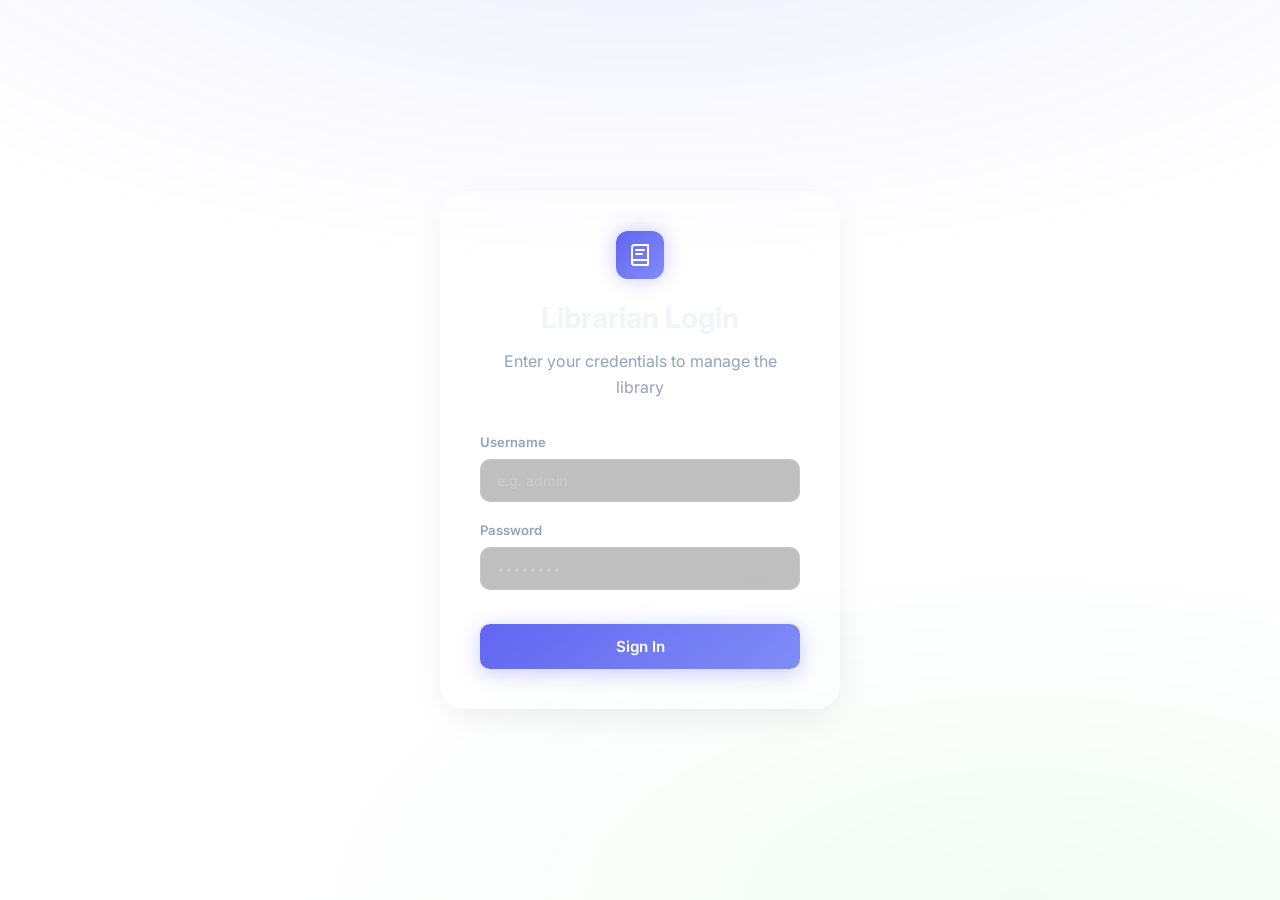
==== web/login.html @ fcf3b81f "Initialize project and prepare for Render deployment" ====
<!DOCTYPE html>
<html lang="en">
<head>
  <meta charset="UTF-8" />
  <meta name="viewport" content="width=device-width, initial-scale=1.0" />
  <title>Library System - Login</title>
  <link rel="preconnect" href="https://fonts.googleapis.com" />
  <link href="https://fonts.googleapis.com/css2?family=Inter:wght@300;400;500;600;700;800&display=swap" rel="stylesheet" />
  <link rel="stylesheet" href="style.css" />
  <style>
    body {
      display: flex;
      justify-content: center;
      align-items: center;
      min-height: 100vh;
      background: var(--bg);
    }
    .login-container {
      background: var(--card-bg);
      padding: 2.5rem;
      border-radius: 1.5rem;
      box-shadow: 0 10px 40px -10px rgba(0,0,0,0.1);
      width: 100%;
      max-width: 400px;
      text-align: center;
      border: 1px solid var(--border);
    }
    .login-header h1 {
      font-size: 1.8rem;
      margin-bottom: 0.5rem;
      color: var(--text-main);
    }
    .login-header p {
      color: var(--text-muted);
      margin-bottom: 2rem;
    }
    .login-form .field {
      text-align: left;
    }
    .error-msg {
      color: #ef4444;
      font-size: 0.9rem;
      margin-top: 1rem;
      display: none;
    }
  </style>
</head>
<body>

  <div class="login-container">
    <div class="login-header">
      <div class="logo-icon" style="margin: 0 auto 1rem auto; width: 48px; height: 48px;">
        <svg viewBox="0 0 24 24" fill="none" stroke="currentColor" stroke-width="2" stroke-linecap="round" stroke-linejoin="round">
          <path d="M4 19.5A2.5 2.5 0 0 1 6.5 17H20"/>
          <path d="M6.5 2H20v20H6.5A2.5 2.5 0 0 1 4 19.5v-15A2.5 2.5 0 0 1 6.5 2z"/>
          <line x1="8" y1="7" x2="16" y2="7"/>
          <line x1="8" y1="11" x2="14" y2="11"/>
        </svg>
      </div>
      <h1>Librarian Login</h1>
      <p>Enter your credentials to manage the library</p>
    </div>

    <form class="login-form modal-form visible" id="loginForm">
      <div class="field">
        <label for="username">Username</label>
        <input type="text" id="username" placeholder="e.g. admin" required />
      </div>
      <div class="field">
        <label for="password">Password</label>
        <input type="password" id="password" placeholder="••••••••" required />
      </div>
      <button type="submit" class="btn btn-glow full" style="margin-top: 1rem;">Sign In</button>
      <div class="error-msg" id="errorMsg">Invalid credentials. Default: admin / password</div>
    </form>
  </div>

  <script>
    document.getElementById('loginForm').addEventListener('submit', async (e) => {
      e.preventDefault();
      const username = document.getElementById('username').value;
      const password = document.getElementById('password').value;
      const errorMsg = document.getElementById('errorMsg');

      try {
        const res = await fetch('/api/login', {
          method: 'POST',
          headers: { 'Content-Type': 'application/json' },
          body: JSON.stringify({ username, password })
        });
        const data = await res.json();
        if (res.ok && data.success) {
          localStorage.setItem('librarianToken', 'authenticated');
          window.location.href = '/index.html';
        } else {
          errorMsg.style.display = 'block';
        }
      } catch (err) {
        errorMsg.style.display = 'block';
        errorMsg.textContent = 'Connection error.';
      }
    });
  </script>
</body>
</html>
---- web/style.css ----
/* ═══════════════════════════════════════════════════════════
   Library Management System — Premium Dark UI
   ═══════════════════════════════════════════════════════════ */

:root {
  --bg-primary:   #0b0f19;
  --bg-secondary: #111827;
  --bg-card:      #1a2235;
  --bg-hover:     #243049;
  --text-primary: #f1f5f9;
  --text-muted:   #94a3b8;
  --accent:       #6366f1;
  --accent-glow:  rgba(99,102,241,.35);
  --green:        #22c55e;
  --green-bg:     rgba(34,197,94,.12);
  --red:          #ef4444;
  --red-bg:       rgba(239,68,68,.12);
  --orange:       #f59e0b;
  --orange-bg:    rgba(245,158,11,.12);
  --blue:         #3b82f6;
  --blue-bg:      rgba(59,130,246,.12);
  --radius:       14px;
  --radius-sm:    10px;
  --shadow:       0 8px 32px rgba(0,0,0,.45);
  --transition:   .25s cubic-bezier(.4,0,.2,1);
}

*, *::before, *::after { margin:0; padding:0; box-sizing:border-box; }

html { scroll-behavior: smooth; }

body {
  font-family: 'Inter', system-ui, -apple-system, sans-serif;
  background: var(--bg-primary);
  color: var(--text-primary);
  min-height: 100vh;
  line-height: 1.6;
}

/* subtle background pattern */
body::before {
  content: '';
  position: fixed; inset:0;
  background:
    radial-gradient(ellipse 80% 50% at 50% -20%, rgba(99,102,241,.12), transparent),
    radial-gradient(ellipse 60% 40% at 80% 100%, rgba(34,197,94,.06), transparent);
  pointer-events: none;
  z-index: 0;
}

/* ─── HEADER ────────────────────────────────────────────── */
.header {
  position: sticky; top:0; z-index:100;
  background: rgba(11,15,25,.82);
  backdrop-filter: blur(18px) saturate(1.4);
  -webkit-backdrop-filter: blur(18px) saturate(1.4);
  border-bottom: 1px solid rgba(255,255,255,.06);
}

.header-inner {
  max-width: 1200px;
  margin: 0 auto;
  padding: 16px 24px;
  display: flex;
  justify-content: space-between;
  align-items: center;
  gap: 16px;
  flex-wrap: wrap;
}

.logo {
  display: flex; align-items:center; gap:14px;
}

.logo-icon {
  width:44px; height:44px;
  display:flex; align-items:center; justify-content:center;
  border-radius:12px;
  background: linear-gradient(135deg, var(--accent), #818cf8);
  color:#fff;
  box-shadow: 0 0 20px var(--accent-glow);
}
.logo-icon svg { width:24px; height:24px; }

.logo h1 {
  font-size: 1.35rem;
  font-weight: 700;
  letter-spacing: -.02em;
  background: linear-gradient(135deg, #f1f5f9, #94a3b8);
  -webkit-background-clip: text;
  -webkit-text-fill-color: transparent;
}

.tagline { font-size:.75rem; color:var(--text-muted); font-weight:400; }

.header-actions { display:flex; gap:10px; flex-wrap:wrap; }

/* ─── BUTTONS ───────────────────────────────────────────── */
.btn {
  display:inline-flex; align-items:center; gap:7px;
  padding: 10px 20px;
  border-radius: var(--radius-sm);
  font-size: .875rem;
  font-weight: 600;
  font-family: inherit;
  cursor: pointer;
  border: none;
  transition: var(--transition);
  white-space: nowrap;
}
.btn svg { width:16px; height:16px; flex-shrink:0; }

.btn-glow {
  background: linear-gradient(135deg, var(--accent), #818cf8);
  color: #fff;
  box-shadow: 0 4px 20px var(--accent-glow);
}
.btn-glow:hover {
  transform: translateY(-2px);
  box-shadow: 0 8px 30px var(--accent-glow);
}
.btn-glow:active { transform: translateY(0); }

.btn-outline {
  background: transparent;
  color: var(--text-primary);
  border: 1.5px solid rgba(255,255,255,.12);
}
.btn-outline:hover {
  background: rgba(255,255,255,.06);
  border-color: rgba(255,255,255,.2);
  transform: translateY(-2px);
}

.btn.full { width:100%; justify-content:center; padding:13px 20px; font-size:.95rem; }

/* ─── CONTAINER ─────────────────────────────────────────── */
.container {
  position: relative; z-index:1;
  max-width: 1200px;
  margin: 0 auto;
  padding: 32px 24px 60px;
}

/* ─── DASHBOARD CARDS ───────────────────────────────────── */
.dashboard {
  display: grid;
  grid-template-columns: repeat(auto-fit, minmax(220px, 1fr));
  gap: 20px;
  margin-bottom: 32px;
}

.card {
  background: var(--bg-card);
  border-radius: var(--radius);
  border: 1px solid rgba(255,255,255,.06);
  transition: var(--transition);
}

.stat-card {
  display: flex;
  align-items: center;
  gap: 18px;
  padding: 24px;
  cursor: default;
}
.stat-card:hover {
  transform: translateY(-4px);
  box-shadow: var(--shadow);
  border-color: rgba(255,255,255,.1);
}

.stat-icon {
  width: 52px; height: 52px;
  display: flex; align-items: center; justify-content: center;
  border-radius: 14px;
  flex-shrink: 0;
}
.stat-icon svg { width:24px; height:24px; }

.books-icon     { background: var(--blue-bg);   color: var(--blue);   }
.members-icon   { background: var(--green-bg);  color: var(--green);  }
.issued-icon    { background: var(--orange-bg); color: var(--orange); }
.available-icon { background: rgba(99,102,241,.12); color: var(--accent); }

.stat-info { display:flex; flex-direction:column; }
.stat-number {
  font-size: 2rem;
  font-weight: 800;
  letter-spacing: -.03em;
  line-height: 1.1;
}
.stat-label { font-size:.82rem; color:var(--text-muted); font-weight:500; margin-top:2px; }

/* ─── QUICK ACTIONS ─────────────────────────────────────── */
.quick-actions {
  display: flex;
  gap: 16px;
  margin-bottom: 32px;
  flex-wrap: wrap;
}

.action-card {
  flex: 1; min-width: 200px;
  display: flex;
  align-items: center;
  gap: 16px;
  padding: 20px 24px;
  background: var(--bg-card);
  border: 1px solid rgba(255,255,255,.06);
  border-radius: var(--radius);
  cursor: pointer;
  font-family: inherit;
  font-size: .95rem;
  font-weight: 600;
  color: var(--text-primary);
  transition: var(--transition);
}
.action-card:hover {
  transform: translateY(-3px);
  box-shadow: var(--shadow);
  border-color: rgba(255,255,255,.12);
}

.action-icon {
  width: 44px; height: 44px;
  display: flex; align-items:center; justify-content:center;
  border-radius: 12px;
  flex-shrink: 0;
}
.action-icon svg { width:20px; height:20px; }

.issue-action  { background: var(--orange-bg); color: var(--orange); }
.return-action { background: var(--green-bg);  color: var(--green);  }

/* ─── TABS ──────────────────────────────────────────────── */
.tabs-section {
  background: var(--bg-card);
  border-radius: var(--radius);
  border: 1px solid rgba(255,255,255,.06);
  overflow: hidden;
}

.tab-bar {
  display: flex;
  border-bottom: 1px solid rgba(255,255,255,.06);
  background: rgba(0,0,0,.15);
}

.tab {
  display: inline-flex;
  align-items: center;
  gap: 8px;
  padding: 14px 28px;
  font-family: inherit;
  font-size: .9rem;
  font-weight: 600;
  color: var(--text-muted);
  background: none;
  border: none;
  border-bottom: 2.5px solid transparent;
  cursor: pointer;
  transition: var(--transition);
}
.tab svg { width:16px; height:16px; }
.tab:hover { color: var(--text-primary); background: rgba(255,255,255,.03); }
.tab.active {
  color: var(--accent);
  border-bottom-color: var(--accent);
  background: rgba(99,102,241,.06);
}

.tab-content { display: none; animation: fadeUp .35s ease; }
.tab-content.active { display: block; }

@keyframes fadeUp {
  from { opacity:0; transform:translateY(10px); }
  to   { opacity:1; transform:translateY(0); }
}

/* ─── TABLE ─────────────────────────────────────────────── */
.table-wrapper { overflow-x: auto; }

table {
  width: 100%;
  border-collapse: collapse;
  font-size: .9rem;
}

thead th {
  text-align: left;
  padding: 14px 20px;
  font-weight: 600;
  font-size: .78rem;
  text-transform: uppercase;
  letter-spacing: .06em;
  color: var(--text-muted);
  background: rgba(0,0,0,.1);
  border-bottom: 1px solid rgba(255,255,255,.06);
}

tbody tr {
  transition: background var(--transition);
}
tbody tr:hover { background: var(--bg-hover); }

tbody td {
  padding: 14px 20px;
  border-bottom: 1px solid rgba(255,255,255,.04);
  color: var(--text-primary);
}

.badge {
  display: inline-flex;
  align-items: center;
  gap: 5px;
  padding: 4px 12px;
  border-radius: 20px;
  font-size: .78rem;
  font-weight: 600;
}
.badge-green { background: var(--green-bg); color: var(--green); }
.badge-red   { background: var(--red-bg);   color: var(--red);   }

.empty-state {
  text-align: center;
  padding: 60px 20px;
  color: var(--text-muted);
  font-size: .95rem;
}
.empty-state svg { margin-bottom:12px; opacity:.4; }

/* ─── MODAL ─────────────────────────────────────────────── */
.modal-overlay {
  position: fixed; inset:0;
  background: rgba(0,0,0,.6);
  backdrop-filter: blur(4px);
  display: flex;
  align-items: center;
  justify-content: center;
  z-index: 999;
  opacity: 0;
  pointer-events: none;
  transition: opacity .2s ease;
}
.modal-overlay.open {
  opacity: 1;
  pointer-events: auto;
}

.modal {
  background: var(--bg-secondary);
  border: 1px solid rgba(255,255,255,.08);
  border-radius: var(--radius);
  padding: 36px 32px 32px;
  width: 92%;
  max-width: 440px;
  position: relative;
  transform: scale(.92) translateY(20px);
  transition: transform .3s cubic-bezier(.4,0,.2,1);
  box-shadow: 0 24px 60px rgba(0,0,0,.5);
}
.modal-overlay.open .modal {
  transform: scale(1) translateY(0);
}

.modal-close {
  position: absolute; top:14px; right:14px;
  width:34px; height:34px;
  display: flex; align-items:center; justify-content:center;
  border-radius:10px;
  background: rgba(255,255,255,.05);
  border:none;
  color: var(--text-muted);
  cursor:pointer;
  transition: var(--transition);
}
.modal-close:hover { background:rgba(255,255,255,.1); color:var(--text-primary); }
.modal-close svg { width:18px; height:18px; }

.modal h2 {
  font-size: 1.25rem;
  font-weight: 700;
  margin-bottom: 24px;
  background: linear-gradient(135deg, #f1f5f9, #94a3b8);
  -webkit-background-clip: text;
  -webkit-text-fill-color: transparent;
}

.modal-form { display:none; flex-direction:column; gap:18px; }
.modal-form.visible { display:flex; }

.field { display:flex; flex-direction:column; gap:6px; }
.field label {
  font-size: .82rem;
  font-weight: 600;
  color: var(--text-muted);
}
.field input {
  padding: 12px 16px;
  border-radius: var(--radius-sm);
  border: 1.5px solid rgba(255,255,255,.1);
  background: rgba(0,0,0,.25);
  color: var(--text-primary);
  font-family: inherit;
  font-size: .9rem;
  transition: var(--transition);
  outline: none;
}
.field input::placeholder { color: rgba(255,255,255,.2); }
.field input:focus {
  border-color: var(--accent);
  box-shadow: 0 0 0 3px var(--accent-glow);
}

/* ─── TOAST ─────────────────────────────────────────────── */
#toast-container {
  position: fixed;
  top: 24px; right: 24px;
  z-index: 10000;
  display: flex;
  flex-direction: column;
  gap: 10px;
}

.toast {
  display: flex; align-items:center; gap:12px;
  padding: 14px 22px;
  border-radius: var(--radius-sm);
  font-size: .88rem;
  font-weight: 600;
  color: #fff;
  background: var(--bg-card);
  border-left: 4px solid var(--accent);
  box-shadow: 0 8px 30px rgba(0,0,0,.4);
  animation: slideIn .4s ease, fadeOut .4s ease 3s forwards;
  backdrop-filter: blur(12px);
}
.toast.success { border-left-color: var(--green); }
.toast.error   { border-left-color: var(--red); }

@keyframes slideIn {
  from { opacity:0; transform:translateX(40px); }
  to   { opacity:1; transform:translateX(0); }
}
@keyframes fadeOut {
  from { opacity:1; transform:translateX(0); }
  to   { opacity:0; transform:translateX(40px); }
}

/* ─── FOOTER ────────────────────────────────────────────── */
.footer {
  position: relative; z-index:1;
  text-align: center;
  padding: 24px;
  color: var(--text-muted);
  font-size: .82rem;
  border-top: 1px solid rgba(255,255,255,.04);
}

/* ─── RESPONSIVE ────────────────────────────────────────── */
@media (max-width: 640px) {
  .header-inner { flex-direction: column; align-items:flex-start; }
  .header-actions { width:100%; }
  .header-actions .btn { flex:1; justify-content:center; }
  .tab { padding: 12px 18px; font-size:.82rem; }
  .stat-card { padding:18px; }
  .stat-number { font-size:1.5rem; }
  .modal { padding: 28px 20px 24px; }
}

/* ─── LOADING SHIMMER ───────────────────────────────────── */
.shimmer {
  background: linear-gradient(90deg, var(--bg-card) 25%, var(--bg-hover) 50%, var(--bg-card) 75%);
  background-size: 200% 100%;
  animation: shimmer 1.5s infinite;
  border-radius: 8px;
  height: 18px;
  margin: 8px 20px;
}
@keyframes shimmer {
  0%   { background-position: 200% 0; }
  100% { background-position: -200% 0; }
}
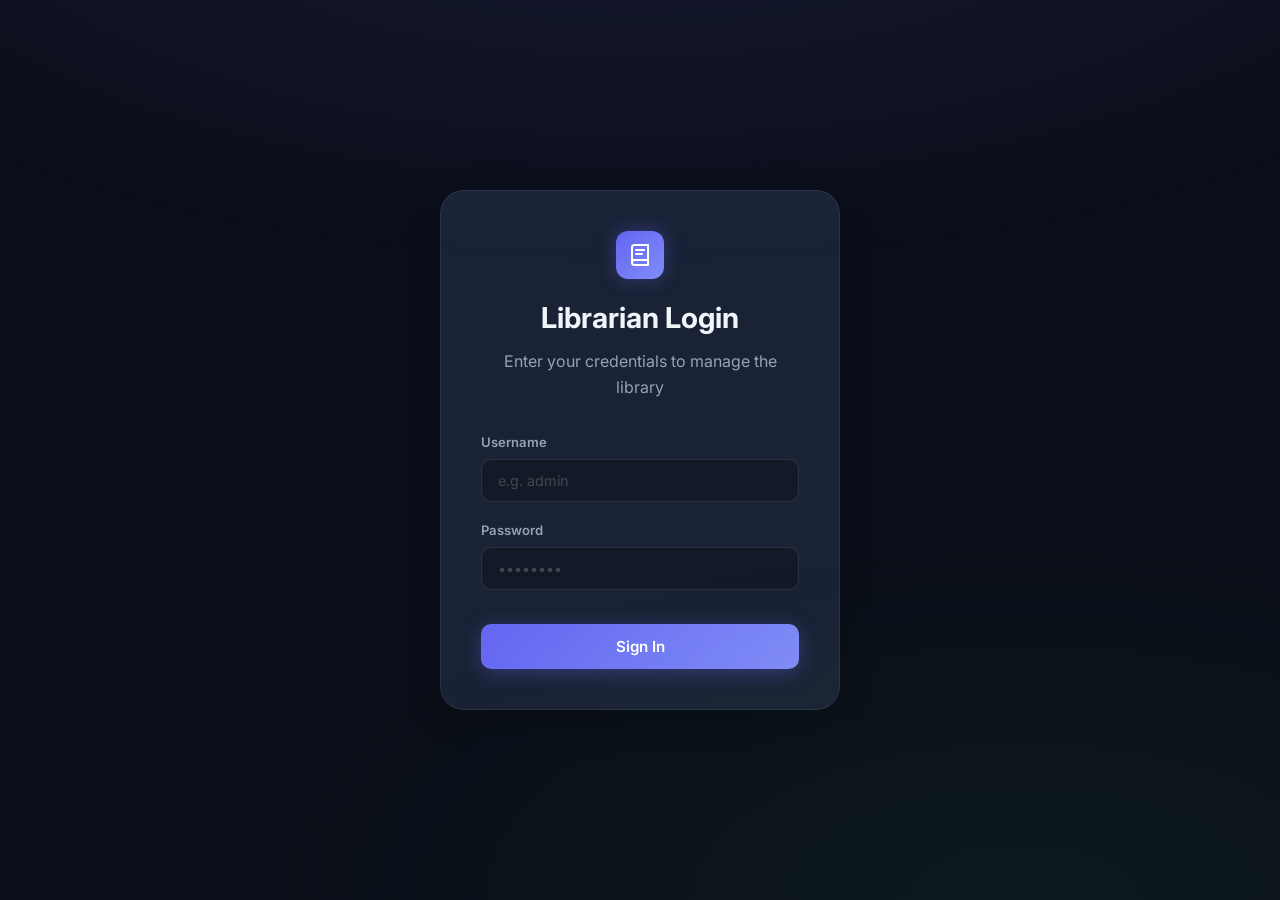
==== commit 5c199394: "Fix login page CSS variables and default route" ====
--- a/web/login.html
+++ b/web/login.html
@@ -13,22 +13,22 @@
       justify-content: center;
       align-items: center;
       min-height: 100vh;
-      background: var(--bg);
+      background: var(--bg-primary);
     }
     .login-container {
-      background: var(--card-bg);
+      background: var(--bg-card);
       padding: 2.5rem;
       border-radius: 1.5rem;
-      box-shadow: 0 10px 40px -10px rgba(0,0,0,0.1);
+      box-shadow: 0 10px 40px -10px rgba(0,0,0,0.4);
       width: 100%;
       max-width: 400px;
       text-align: center;
-      border: 1px solid var(--border);
+      border: 1px solid rgba(255,255,255,.08);
     }
     .login-header h1 {
       font-size: 1.8rem;
       margin-bottom: 0.5rem;
-      color: var(--text-main);
+      color: var(--text-primary);
     }
     .login-header p {
       color: var(--text-muted);
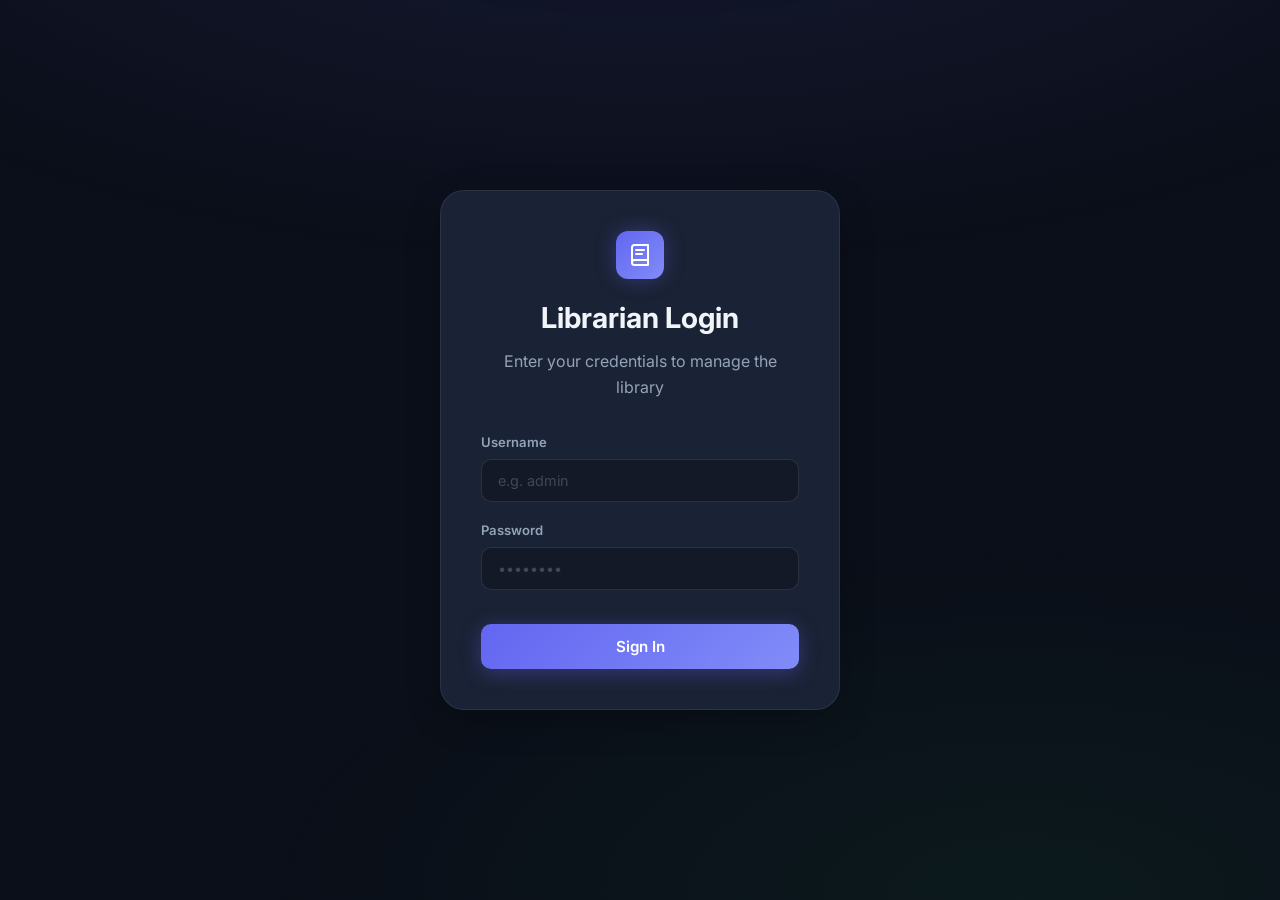
==== commit d2b2944a: "Fix skeleton flash: multi-threaded server, inline critical CSS, cache headers" ====
--- a/web/login.html
+++ b/web/login.html
@@ -6,16 +6,42 @@
   <title>Library System - Login</title>
   <link rel="preconnect" href="https://fonts.googleapis.com" />
   <link href="https://fonts.googleapis.com/css2?family=Inter:wght@300;400;500;600;700;800&display=swap" rel="stylesheet" />
-  <link rel="stylesheet" href="style.css" />
+  <!-- Inline critical CSS so page never shows unstyled -->
   <style>
+    :root {
+      --bg-primary:   #0b0f19;
+      --bg-secondary: #111827;
+      --bg-card:      #1a2235;
+      --text-primary: #f1f5f9;
+      --text-muted:   #94a3b8;
+      --accent:       #6366f1;
+      --accent-glow:  rgba(99,102,241,.35);
+      --radius-sm:    10px;
+      --transition:   .25s cubic-bezier(.4,0,.2,1);
+    }
+    *, *::before, *::after { margin:0; padding:0; box-sizing:border-box; }
     body {
+      font-family: 'Inter', system-ui, -apple-system, sans-serif;
+      background: var(--bg-primary);
+      color: var(--text-primary);
       display: flex;
       justify-content: center;
       align-items: center;
       min-height: 100vh;
-      background: var(--bg-primary);
+      line-height: 1.6;
+    }
+    body::before {
+      content: '';
+      position: fixed; inset:0;
+      background:
+        radial-gradient(ellipse 80% 50% at 50% -20%, rgba(99,102,241,.12), transparent),
+        radial-gradient(ellipse 60% 40% at 80% 100%, rgba(34,197,94,.06), transparent);
+      pointer-events: none;
+      z-index: 0;
     }
     .login-container {
+      position: relative;
+      z-index: 1;
       background: var(--bg-card);
       padding: 2.5rem;
       border-radius: 1.5rem;
@@ -29,13 +55,65 @@
       font-size: 1.8rem;
       margin-bottom: 0.5rem;
       color: var(--text-primary);
+      font-weight: 700;
     }
     .login-header p {
       color: var(--text-muted);
       margin-bottom: 2rem;
     }
-    .login-form .field {
-      text-align: left;
+    .logo-icon {
+      width:48px; height:48px;
+      display:flex; align-items:center; justify-content:center;
+      border-radius:12px;
+      background: linear-gradient(135deg, var(--accent), #818cf8);
+      color:#fff;
+      box-shadow: 0 0 20px var(--accent-glow);
+      margin: 0 auto 1rem auto;
+    }
+    .logo-icon svg { width:24px; height:24px; }
+    .login-form { display:flex; flex-direction:column; gap:18px; }
+    .field { display:flex; flex-direction:column; gap:6px; text-align: left; }
+    .field label {
+      font-size: .82rem;
+      font-weight: 600;
+      color: var(--text-muted);
+    }
+    .field input {
+      padding: 12px 16px;
+      border-radius: var(--radius-sm);
+      border: 1.5px solid rgba(255,255,255,.1);
+      background: rgba(0,0,0,.25);
+      color: var(--text-primary);
+      font-family: inherit;
+      font-size: .9rem;
+      transition: var(--transition);
+      outline: none;
+    }
+    .field input::placeholder { color: rgba(255,255,255,.2); }
+    .field input:focus {
+      border-color: var(--accent);
+      box-shadow: 0 0 0 3px var(--accent-glow);
+    }
+    .btn {
+      display:inline-flex; align-items:center; gap:7px;
+      padding: 13px 20px;
+      border-radius: var(--radius-sm);
+      font-size: .95rem;
+      font-weight: 600;
+      font-family: inherit;
+      cursor: pointer;
+      border: none;
+      transition: var(--transition);
+      white-space: nowrap;
+      width:100%;
+      justify-content:center;
+      background: linear-gradient(135deg, var(--accent), #818cf8);
+      color: #fff;
+      box-shadow: 0 4px 20px var(--accent-glow);
+    }
+    .btn:hover {
+      transform: translateY(-2px);
+      box-shadow: 0 8px 30px var(--accent-glow);
     }
     .error-msg {
       color: #ef4444;
@@ -49,7 +127,7 @@
 
   <div class="login-container">
     <div class="login-header">
-      <div class="logo-icon" style="margin: 0 auto 1rem auto; width: 48px; height: 48px;">
+      <div class="logo-icon">
         <svg viewBox="0 0 24 24" fill="none" stroke="currentColor" stroke-width="2" stroke-linecap="round" stroke-linejoin="round">
           <path d="M4 19.5A2.5 2.5 0 0 1 6.5 17H20"/>
           <path d="M6.5 2H20v20H6.5A2.5 2.5 0 0 1 4 19.5v-15A2.5 2.5 0 0 1 6.5 2z"/>
@@ -61,7 +139,7 @@
       <p>Enter your credentials to manage the library</p>
     </div>
 
-    <form class="login-form modal-form visible" id="loginForm">
+    <form class="login-form" id="loginForm">
       <div class="field">
         <label for="username">Username</label>
         <input type="text" id="username" placeholder="e.g. admin" required />
@@ -70,7 +148,7 @@
         <label for="password">Password</label>
         <input type="password" id="password" placeholder="••••••••" required />
       </div>
-      <button type="submit" class="btn btn-glow full" style="margin-top: 1rem;">Sign In</button>
+      <button type="submit" class="btn" style="margin-top: 1rem;">Sign In</button>
       <div class="error-msg" id="errorMsg">Invalid credentials. Default: admin / password</div>
     </form>
   </div>
